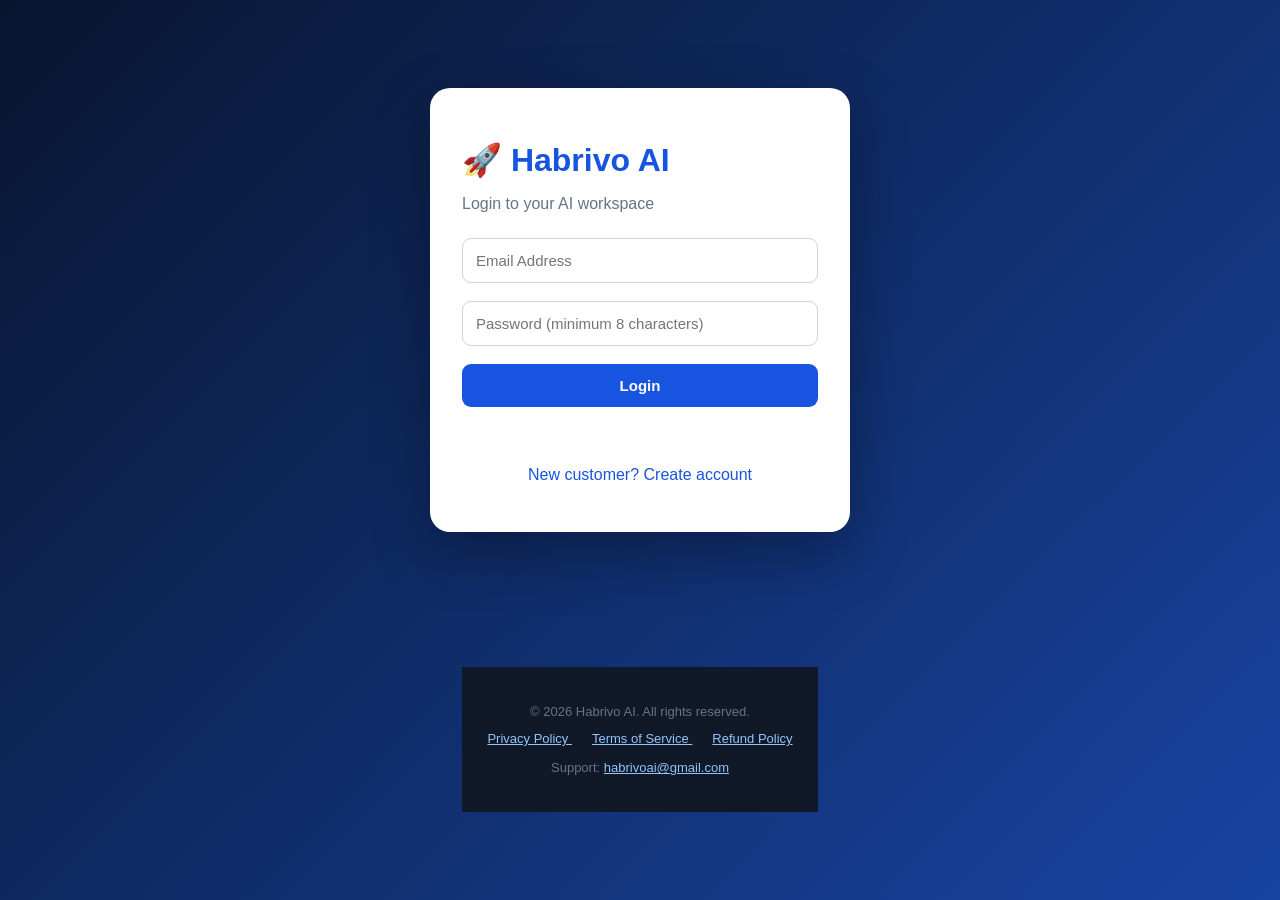
==== frontend/customer.html @ 1608b7d8 "Add legal policy pages and update Paddle checkout backend" ====
<!DOCTYPE html>
<html lang="en">

<head>
    <meta charset="UTF-8">
    <meta name="viewport" content="width=device-width, initial-scale=1">
    <title>Habrivo AI | Customer Portal</title>
    <style>
        * {
            box-sizing: border-box;
        }

        body {
            margin: 0;
            font-family: Arial, sans-serif;
            background: linear-gradient(135deg, #08152f, #1744a2);
            color: white;
            min-height: 100vh;
            display: grid;
            place-items: center;
            padding: 20px;
        }

        .card {
            background: white;
            color: #17213b;
            padding: 32px;
            border-radius: 20px;
            width: 100%;
            max-width: 420px;
            box-shadow: 0 20px 60px #0005;
        }

        h1 {
            color: #1754df;
            margin-bottom: 5px;
        }

        p {
            color: #64748b;
        }

        input,
        button {
            width: 100%;
            padding: 13px;
            margin: 9px 0;
            border-radius: 9px;
            font-size: 15px;
        }

        input {
            border: 1px solid #cbd5e1;
        }

        button {
            border: none;
            background: #1754df;
            color: white;
            cursor: pointer;
            font-weight: bold;
        }

        button:disabled {
            opacity: .6;
            cursor: wait;
        }

        .switch {
            color: #1754df;
            cursor: pointer;
            text-align: center;
        }

        #message {
            min-height: 20px;
            font-size: 14px;
        }

        .hidden {
            display: none;
        }

        /* HABRIVO AI — PROFESSIONAL CUSTOMER DASHBOARD */

        body:has(#welcome:not(.hidden)) {
            background: #f1f5f9;
            display: block;
            min-height: 100vh;
            margin: 0;
            padding: 0;
        }

        body:has(#welcome:not(.hidden)) main.card {
            width: min(1200px, calc(100% - 48px));
            max-width: none;
            margin: 30px auto;
            padding: 32px;
            box-sizing: border-box;
            border-radius: 20px;
            box-shadow: 0 10px 35px rgba(15, 23, 42, 0.08);
        }

        body:has(#welcome:not(.hidden)) .dashboard-tools {
            display: grid;
            grid-template-columns: repeat(3, minmax(0, 1fr));
            gap: 20px;
            margin: 24px 0;
        }

        body:has(#welcome:not(.hidden)) .dashboard-tools h3 {
            color: #1e40af;
        }

        body:has(#welcome:not(.hidden)) #chatBox {
            margin-top: 30px !important;
            padding: 24px;
            background: #f8fafc;
            border: 1px solid #e2e8f0;
            border-radius: 16px;
        }

        body:has(#welcome:not(.hidden)) #chatMessages {
            height: 420px !important;
            overflow-y: auto;
            padding: 20px !important;
        }

        body:has(#welcome:not(.hidden)) #chatInput {
            margin-top: 14px;
        }

        @media (max-width: 768px) {
            body:has(#welcome:not(.hidden)) main.card {
                width: calc(100% - 24px);
                margin: 12px auto;
                padding: 20px;
            }

            body:has(#welcome:not(.hidden)) .dashboard-tools {
                grid-template-columns: 1fr;
            }

            body:has(#welcome:not(.hidden)) #chatBox {
                padding: 12px;
            }
        }

        .dashboard-tools {
            display: grid;
            grid-template-columns: repeat(3, minmax(0, 1fr));
            gap: 24px;
            margin-top: 30px;
        }

        .tool-card {
            background: #ffffff;
            padding: 28px;
            border: 1px solid #e2e8f0;
            border-radius: 18px;
            box-shadow: 0 8px 24px rgba(0, 0, 0, 0.05);
            transition: 0.3s;
            min-width: 0;
        }

        .tool-card:hover {
            transform: translateY(-5px);
            box-shadow: 0 12px 30px rgba(0, 0, 0, 0.1);
        }

        .tool-icon {
            font-size: 36px;
            margin-bottom: 16px;
        }

        .tool-card h3 {
            color: #0f172a;
            font-size: 20px;
        }

        .tool-card p {
            color: #64748b;
            line-height: 1.6;
            min-height: 52px;
        }

        .tool-card button {
            background: #1954e8;
            color: white;
            border: none;
            padding: 13px;
            border-radius: 10px;
            width: 100%;
            cursor: pointer;
        }

        @media (max-width: 800px) {
            .dashboard-tools {
                grid-template-columns: 1fr;
            }
        }
    </style>
</head>

<body>
    <main class="card">
        <h1>🚀 Habrivo AI</h1>
        <p id="subtitle">Login to your AI workspace</p>

        <form id="authForm">
            <div id="nameField" class="hidden">
                <input id="name" placeholder="Full Name" autocomplete="name">
            </div>

            <input id="email" type="email" placeholder="Email Address" autocomplete="email" required>

            <input id="password" type="password" placeholder="Password (minimum 8 characters)"
                autocomplete="current-password" minlength="8" required>

            <button id="submitBtn" type="submit">Login</button>
        </form>

        <p id="message" role="status"></p>

        <p class="switch" id="switchMode">
            New customer? Create account
        </p>

        <section id="welcome" class="hidden">
            <h2 id="welcomeName"></h2>
            <p>Your customer login is working!</p>

            <h3>🚀 Your AI Workspace</h3>
            <p>Welcome to your Habrivo AI Dashboard.</p>

            <div class="dashboard-tools">

                <div class="tool-card">
                    <div class="tool-icon">🤖</div>
                    <h3>AI Assistant</h3>
                    <p>Chat with Habrivo AI and get instant help.</p>
                    <button type="button" id="aiChatBtn">
                        Open AI Chat →
                    </button>
                </div>

                <div class="tool-card">
                    <div class="tool-icon">📦</div>
                    <h3>My Products</h3>
                    <p>Explore products and digital services.</p>
                    <button type="button" id="productsBtn">
                        View Products →
                    </button>
                </div>

                <div class="tool-card">
                    <div class="tool-icon">⚙️</div>
                    <h3>My Account</h3>
                    <p>Manage your personal AI workspace.</p>
                    <button type="button" id="accountBtn">
                        Account Settings →
                    </button>
                </div>

            </div>

            <section id="promoPricing" style="margin-top:30px;">
                <h2>🚀 Habrivo AI Promo Studio</h2>
                <p>AI-powered product promotions for online sellers.</p>

                <label for="billingCycle">Billing period:</label>
                <select id="billingCycle">
                    <option value="monthly">Monthly</option>
                    <option value="quarterly">Quarterly</option>
                    <option value="half_yearly">Half Yearly</option>
                    <option value="yearly">Yearly</option>
                </select>

                <div id="promoPlanCards" class="dashboard-tools" style="margin-top:20px;"></div>

                <p id="promoSubscriptionStatus"></p>
            </section>
            <section id="promoGenerator" style="margin-top:30px;">
                <h2>🚀 AI Product Promotion Generator</h2>
                <p>Create professional marketing content for your products.</p>

                <input id="promoProductName" placeholder="Product Name"
                    style="width:100%;padding:12px;box-sizing:border-box;margin:8px 0;">

                <textarea id="promoDescription" placeholder="Product Description"
                    style="width:100%;padding:12px;box-sizing:border-box;margin:8px 0;"></textarea>

                <input id="promoAudience" placeholder="Target Audience"
                    style="width:100%;padding:12px;box-sizing:border-box;margin:8px 0;">

                <select id="promoLanguage" style="width:100%;padding:12px;margin:8px 0;">
                    <option value="English">English</option>
                    <option value="Hindi">Hindi</option>
                    <option value="Bengali">Bengali</option>
                </select>

                <select id="promoTone" style="width:100%;padding:12px;margin:8px 0;">
                    <option value="Professional">Professional</option>
                    <option value="Friendly">Friendly</option>
                    <option value="Luxury">Luxury</option>
                </select>

                <button type="button" id="promoGenerateBtn">
                    ✨ Generate Promotion
                </button>

                <p id="promoMessage" role="status"></p>

                <pre id="promoResult" style="white-space:pre-wrap;overflow-wrap:anywhere;"></pre>

                <button type="button" id="promoCopyBtn" style="display:none;">
                    📋 Copy Content
                </button>
            </section>

            <div id="chatBox" style="display:none; margin-top:20px;">
                <h3>🤖 Habrivo AI Chat</h3>

                <div id="chatMessages" style="height:220px; overflow-y:auto; background:#f1f5f9;
                            padding:12px; border-radius:10px; margin-bottom:10px;">
                </div>

                <input id="chatInput" placeholder="Ask Habrivo AI anything..."
                    style="width:100%; padding:12px; box-sizing:border-box;">

                <button type="button" id="sendChatBtn">
                    Send Message
                </button>
            </div>

            <button id="logoutBtn">Logout</button>
        </section>
    </main>

    <script>
        let signupMode = false;
        async function restoreLogin() {
            try {
                const response = await fetch("/api/check-auth", {
                    credentials: "same-origin"
                });

                if (!response.ok) return;

                const data = await response.json();

                if (data.authenticated && data.user) {
                    document.getElementById("authForm").classList.add("hidden");
                    document.getElementById("switchMode").classList.add("hidden");
                    document.getElementById("welcome").classList.remove("hidden");

                    document.getElementById("welcomeName").textContent =
                        "Welcome, " + data.user.name + "!";
                }
            } catch (error) {
                console.error("Session check failed:", error);
            }
        }

        restoreLogin();

        const form = document.getElementById("authForm");
        const message = document.getElementById("message");
        const button = document.getElementById("submitBtn");

        document.getElementById("switchMode").onclick = () => {
            signupMode = !signupMode;
            document.getElementById("nameField")
                .classList.toggle("hidden", !signupMode);
            document.getElementById("name").required = signupMode;
            document.getElementById("subtitle").textContent =
                signupMode ? "Create your customer account" :
                    "Login to your AI workspace";
            button.textContent = signupMode ? "Create Account" : "Login";
            document.getElementById("switchMode").textContent =
                signupMode ? "Already registered? Login" :
                    "New customer? Create account";
            document.getElementById("password").autocomplete =
                signupMode ? "new-password" : "current-password";
            message.textContent = "";
        };

        form.addEventListener("submit", async (event) => {
            event.preventDefault();
            message.textContent = "";
            button.disabled = true;

            const email = document.getElementById("email").value;
            const password = document.getElementById("password").value;

            const endpoint = signupMode ?
                "/api/register" : "/api/customer/login";

            const payload = signupMode ?
                {
                    name: document.getElementById("name").value,
                    email,
                    password
                } : { email, password };

            try {
                const response = await fetch(endpoint, {
                    method: "POST",
                    headers: { "Content-Type": "application/json" },
                    credentials: "same-origin",
                    body: JSON.stringify(payload)
                });

                const data = await response.json();

                if (!response.ok || !data.success) {
                    throw new Error(data.message || "Request failed");
                }

                if (signupMode) {
                    message.style.color = "green";
                    message.textContent =
                        "Account created! Now click Login.";
                    document.getElementById("switchMode").click();
                    message.textContent =
                        "Account created successfully. Please login.";
                } else {
                    form.classList.add("hidden");
                    document.getElementById("switchMode")
                        .classList.add("hidden");
                    document.getElementById("welcome")
                        .classList.remove("hidden");
                    document.getElementById("welcomeName").textContent =
                        "Welcome, " + data.user.name + "!";
                    message.textContent = "";
                }
            } catch (error) {
                message.style.color = "crimson";
                message.textContent = error.message;
            } finally {
                button.disabled = false;
            }
        });

        document.getElementById("logoutBtn").onclick = async () => {
            // Customer logout endpoint will be added next.
            location.reload();
        };
        const chatBox = document.getElementById("chatBox");
        const chatMessages = document.getElementById("chatMessages");
        const chatInput = document.getElementById("chatInput");

        document.getElementById("aiChatBtn").onclick = () => {
            chatBox.style.display = "block";
        };

        document.getElementById("sendChatBtn").onclick = async () => {
            const message = chatInput.value.trim();
            if (!message) return;

            const userLine = document.createElement("p");
            userLine.style.cssText = `
    background: #2563eb;
    color: white;
    padding: 12px;
    border-radius: 12px;
    margin: 8px 0 8px auto;
    max-width: 85%;
    width: fit-content;
    line-height: 1.6;
    overflow-wrap: anywhere;
`;
            userLine.textContent = "You: " + message;
            chatMessages.appendChild(userLine);
            chatInput.value = "";

            try {
                const response = await fetch("/api/chat", {
                    method: "POST",
                    headers: { "Content-Type": "application/json" },
                    body: JSON.stringify({ message })
                });

                const data = await response.json();

                const aiLine = document.createElement("div");

                aiLine.style.cssText = `
    background: #ffffff;
    color: #172554;
    padding: 12px;
    margin: 10px 0;
    border-radius: 12px;
    border-left: 4px solid #2563eb;
    line-height: 1.6;
    white-space: pre-wrap;
    overflow-wrap: anywhere;
`;

                const reply = data.reply || data.error || "No response";

                const aiTitle = document.createElement("strong");
                aiTitle.textContent = "🤖 Habrivo AI";

                const aiText = document.createElement("div");
                aiText.textContent = reply.replace(/\*\*/g, "");

                aiLine.appendChild(aiTitle);
                aiLine.appendChild(aiText);

                chatMessages.appendChild(aiLine);
            } catch (error) {
                const errorLine = document.createElement("p");
                errorLine.textContent = "Connection error: " + error.message;
                chatMessages.appendChild(errorLine);
            }

            chatMessages.scrollTop = chatMessages.scrollHeight;
        };

        async function loadPromoPlans() {
            const container = document.getElementById("promoPlanCards");
            const billing = document.getElementById("billingCycle");
            const status = document.getElementById("promoSubscriptionStatus");

            if (!container || !billing) return;

            container.textContent = "Loading subscription plans...";

            try {
                const response = await fetch("/api/promo/plans");
                if (!response.ok) throw new Error("Could not load plans");

                const data = await response.json();
                if (!data.success) throw new Error("API error");

                function renderPlans() {
                    container.replaceChildren();

                    for (const key of ["starter", "pro", "premium"]) {
                        const plan = data.plans[key];
                        if (!plan) continue;

                        const card = document.createElement("div");
                        card.className = "tool-card";

                        const heading = document.createElement("h3");
                        heading.textContent = plan.name;

                        const price = document.createElement("h2");
                        price.textContent = "$" + plan.prices[billing.value] + " USD";

                        const limit = document.createElement("p");
                        limit.textContent =
                            plan.monthly_limit + " promotions per month";

                        const button = document.createElement("button");
                        button.type = "button";
                        button.textContent = "Choose " + plan.name;

                        button.addEventListener("click", async () => {
                            status.textContent = "Creating secure checkout...";
                            button.disabled = true;

                            try {
                                const response = await fetch("/api/paddle/checkout", {
                                    method: "POST",
                                    headers: {
                                        "Content-Type": "application/json"
                                    },
                                    credentials: "same-origin",
                                    body: JSON.stringify({
                                        plan: key,
                                        billing_cycle: billing.value
                                    })
                                });

                                const data = await response.json();

                                if (!response.ok || !data.checkout_url) {
                                    throw new Error(data.error || "Checkout unavailable");
                                }

                                const url = new URL(data.checkout_url);

                                if (url.protocol !== "https:") {
                                    throw new Error("Invalid checkout URL");
                                }

                                window.location.assign(url.href);

                            } catch (error) {
                                status.textContent = "Checkout error: " + error.message;
                            } finally {
                                button.disabled = false;
                            }
                        });
                        card.append(heading, price, limit, button);
                        container.appendChild(card);
                    }
                }

                billing.addEventListener("change", renderPlans);
                renderPlans();

            } catch (error) {
                container.textContent = "Unable to load plans.";
                console.error(error);
            }
        }

        loadPromoPlans();

        async function loadPromoSubscription() {
            const status = document.getElementById("promoSubscriptionStatus");
            if (!status) return;

            status.textContent = "Checking subscription...";

            try {
                const response = await fetch("/api/promo/subscription", {
                    credentials: "same-origin"
                });

                if (response.status === 401) {
                    status.textContent = "Please log in to view your subscription.";
                    return;
                }

                if (!response.ok) {
                    throw new Error("Subscription request failed");
                }

                const data = await response.json();

                if (data.subscribed && data.status === "active") {
                    status.textContent =
                        "Active Plan: " + data.plan +
                        " | Billing: " + data.billing_cycle +
                        " | Expires: " + data.expiry_date;
                } else {
                    status.textContent =
                        "No active subscription. Choose a plan to get started.";
                }
            } catch (error) {
                console.error(error);
                status.textContent = "Unable to check subscription.";
            }
        }

        loadPromoSubscription();
        document.getElementById("promoGenerateBtn").addEventListener("click", async function () {
            const button = this;
            const message = document.getElementById("promoMessage");
            const result = document.getElementById("promoResult");
            const copyButton = document.getElementById("promoCopyBtn");

            const productName = document.getElementById("promoProductName").value.trim();
            const description = document.getElementById("promoDescription").value.trim();

            if (!productName || !description) {
                message.textContent = "Please enter product name and description.";
                return;
            }

            button.disabled = true;
            message.textContent = "Generating your promotion...";
            result.textContent = "";
            copyButton.style.display = "none";

            try {
                const response = await fetch("/api/promo/generate", {
                    method: "POST",
                    headers: { "Content-Type": "application/json" },
                    body: JSON.stringify({
                        product_name: productName,
                        description: description,
                        audience: document.getElementById("promoAudience").value,
                        language: document.getElementById("promoLanguage").value,
                        tone: document.getElementById("promoTone").value
                    })
                });

                const data = await response.json();

                if (!response.ok || !data.success) {
                    throw new Error(data.error || "Promotion generation failed");
                }

                result.textContent = data.reply;
                message.textContent = "Promotion generated successfully!";
                copyButton.style.display = "inline-block";

            } catch (error) {
                message.textContent = error.message;
            } finally {
                button.disabled = false;
            }
        });

        document.getElementById("promoCopyBtn").addEventListener("click", async function () {
            try {
                await navigator.clipboard.writeText(
                    document.getElementById("promoResult").textContent
                );
                document.getElementById("promoMessage").textContent = "Content copied!";
            } catch (error) {
                document.getElementById("promoMessage").textContent = "Unable to copy content.";
            }
        });
    </script>

    <footer style="
      text-align: center;
      padding: 24px 15px;
      background: #111827;
      color: #d1d5db;
      font-family: Arial, sans-serif;
      font-size: 13px;
    ">
        <p style="margin-bottom: 12px;">
            © 2026 Habrivo AI. All rights reserved.
        </p>

        <a href="/privacy.html" style="color: #93c5fd; margin: 0 10px;">
            Privacy Policy
        </a>

        <a href="/terms.html" style="color: #93c5fd; margin: 0 10px;">
            Terms of Service
        </a>

        <a href="/refund.html" style="color: #93c5fd; margin: 0 10px;">
            Refund Policy
        </a>

        <p style="margin-top: 14px;">
            Support:
            <a href="mailto:habrivoai@gmail.com" style="color: #93c5fd;">
                habrivoai@gmail.com
            </a>
        </p>
    </footer>

</body>

</html>
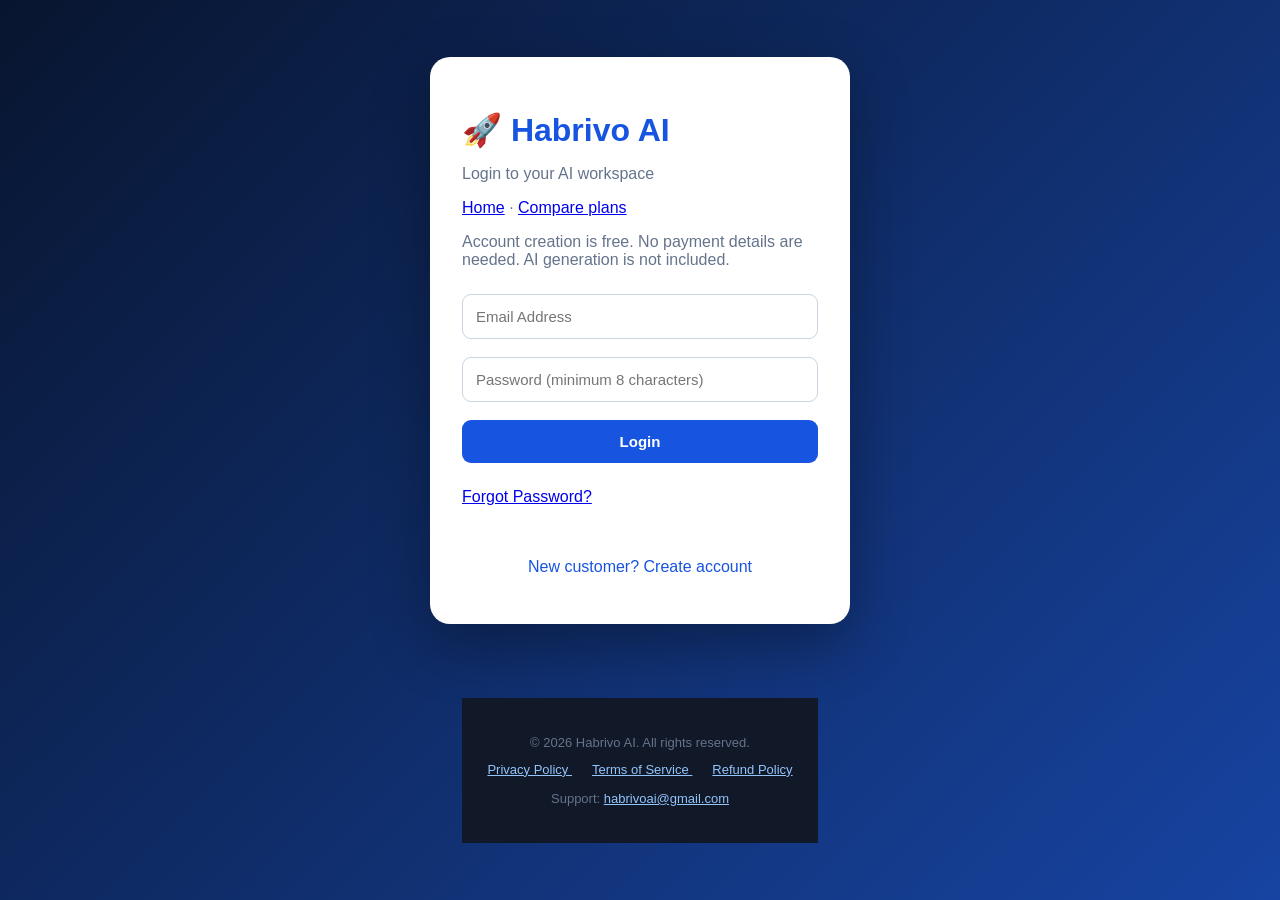
==== commit b585214d: "Prepare Habrivo AI development features through Step 55" ====
--- a/frontend/customer.html
+++ b/frontend/customer.html
@@ -5,6 +5,7 @@
     <meta charset="UTF-8">
     <meta name="viewport" content="width=device-width, initial-scale=1">
     <title>Habrivo AI | Customer Portal</title>
+    <link rel="stylesheet" href="/customer-dashboard.css">
     <style>
         * {
             box-sizing: border-box;
@@ -207,6 +208,16 @@
         <h1>🚀 Habrivo AI</h1>
         <p id="subtitle">Login to your AI workspace</p>
 
+        <p><a href="/">Home</a> · <a href="/#pricing">Compare plans</a></p>
+        <section id="checkoutPanel" class="hidden" aria-labelledby="checkoutHeading">
+            <h2 id="checkoutHeading">Your selected plan</h2>
+            <p id="checkoutSelection"></p>
+            <p id="checkoutMessage" role="status" aria-live="polite"></p>
+            <button id="checkoutContinue" type="button" disabled>Continue to checkout</button>
+            <button id="checkoutRetry" type="button">Refresh checkout availability</button>
+            <p>Account creation and checkout initiation do not activate a subscription. Verified payment confirmation is required.</p>
+        </section>
+        <p id="authExplanation">Account creation is free. No payment details are needed. AI generation is not included.</p>
         <form id="authForm">
             <div id="nameField" class="hidden">
                 <input id="name" placeholder="Full Name" autocomplete="name">
@@ -220,16 +231,38 @@
             <button id="submitBtn" type="submit">Login</button>
         </form>
 
+        <p id="recoveryLink"><a href="/forgot-password.html">Forgot Password?</a></p>
         <p id="message" role="status"></p>
 
+        <button id="sessionRetry" type="button" class="hidden">Retry sign-in check</button>
         <p class="switch" id="switchMode">
             New customer? Create account
         </p>
 
         <section id="welcome" class="hidden">
             <h2 id="welcomeName"></h2>
-            <p>Your customer login is working!</p>
-
+            <p>Manage your account and create marketing content below.</p>
+
+            <nav class="dashboard-nav" aria-label="Your workspace">
+                <a href="#dashboardOverview">Overview</a><a href="#marketingStudio">Marketing Studio</a>
+                <a href="#libraryPanel" data-dashboard-action="library">Saved Content</a>
+                <a href="#accountPanel" data-dashboard-action="account">Account Settings</a>
+                <a href="/#pricing">Upgrade / Pricing</a><a href="#logoutBtn" data-dashboard-action="logout">Logout</a>
+            </nav>
+            <section id="dashboardOverview" aria-labelledby="accessHeading">
+                <div class="dashboard-summary">
+                    <article><h3>Current account plan</h3><p id="dashboardPlan">Loading…</p></article>
+                    <article><h3>Subscription status</h3><p id="dashboardSubscription">Loading…</p></article>
+                    <article><h3>AI usage / lifetime trial</h3><p id="dashboardUsage">Loading…</p></article>
+                </div>
+                <h3 id="accessHeading">Your account access</h3>
+                <p id="accountAccess" role="status" aria-live="polite">Loading account access…</p>
+                <button type="button" id="verificationResend">Send / resend verification email</button><p id="verificationMessage" role="status" aria-live="polite"></p>
+                <p id="emailVerificationStatus">Checking email verification status…</p>
+                <p id="aiAccessStatus">Eligible new accounts receive 3 lifetime attempts after email verification. No payment details required.</p>
+                <button id="accessRetry" type="button">Refresh account access</button>
+                <a href="/#pricing">Compare paid plans and upgrade</a>
+            </section>
             <h3>🚀 Your AI Workspace</h3>
             <p>Welcome to your Habrivo AI Dashboard.</p>
 
@@ -237,19 +270,19 @@
 
                 <div class="tool-card">
                     <div class="tool-icon">🤖</div>
-                    <h3>AI Assistant</h3>
-                    <p>Chat with Habrivo AI and get instant help.</p>
+                    <h3>Marketing Studio</h3>
+                    <p>Create promotional copy, descriptions, captions and headlines.</p>
                     <button type="button" id="aiChatBtn">
-                        Open AI Chat →
+                        Open Marketing Studio →
                     </button>
                 </div>
 
                 <div class="tool-card">
                     <div class="tool-icon">📦</div>
-                    <h3>My Products</h3>
-                    <p>Explore products and digital services.</p>
+                    <h3>Content Library</h3>
+                    <p>View, copy or delete your saved marketing packs.</p>
                     <button type="button" id="productsBtn">
-                        View Products →
+                        Open Library →
                     </button>
                 </div>
 
@@ -264,451 +297,78 @@
 
             </div>
 
-            <section id="promoPricing" style="margin-top:30px;">
-                <h2>🚀 Habrivo AI Promo Studio</h2>
-                <p>AI-powered product promotions for online sellers.</p>
-
-                <label for="billingCycle">Billing period:</label>
-                <select id="billingCycle">
-                    <option value="monthly">Monthly</option>
-                    <option value="quarterly">Quarterly</option>
-                    <option value="half_yearly">Half Yearly</option>
-                    <option value="yearly">Yearly</option>
-                </select>
-
-                <div id="promoPlanCards" class="dashboard-tools" style="margin-top:20px;"></div>
-
-                <p id="promoSubscriptionStatus"></p>
+            <section id="accountPanel" class="hidden" aria-labelledby="accountHeading">
+                <h3 id="accountHeading">My Account</h3>
+                <p id="accountProfile"></p>
+                <p>Change your password. All your customer sessions will end afterward.</p>
+                <form id="passwordForm">
+                    <label for="currentPassword">Current password</label>
+                    <input id="currentPassword" type="password" autocomplete="current-password" maxlength="128" required>
+                    <label for="newPassword">New password</label>
+                    <input id="newPassword" type="password" autocomplete="new-password" minlength="8" maxlength="128" required>
+                    <label for="confirmPassword">Confirm new password</label>
+                    <input id="confirmPassword" type="password" autocomplete="new-password" minlength="8" maxlength="128" required>
+                    <button id="passwordSubmit" type="submit">Change Password</button>
+                </form>
+                <button id="closeAccountBtn" type="button">Close Account Settings</button>
             </section>
-            <section id="promoGenerator" style="margin-top:30px;">
-                <h2>🚀 AI Product Promotion Generator</h2>
-                <p>Create professional marketing content for your products.</p>
-
-                <input id="promoProductName" placeholder="Product Name"
-                    style="width:100%;padding:12px;box-sizing:border-box;margin:8px 0;">
-
-                <textarea id="promoDescription" placeholder="Product Description"
-                    style="width:100%;padding:12px;box-sizing:border-box;margin:8px 0;"></textarea>
-
-                <input id="promoAudience" placeholder="Target Audience"
-                    style="width:100%;padding:12px;box-sizing:border-box;margin:8px 0;">
-
-                <select id="promoLanguage" style="width:100%;padding:12px;margin:8px 0;">
-                    <option value="English">English</option>
-                    <option value="Hindi">Hindi</option>
-                    <option value="Bengali">Bengali</option>
-                </select>
-
-                <select id="promoTone" style="width:100%;padding:12px;margin:8px 0;">
-                    <option value="Professional">Professional</option>
-                    <option value="Friendly">Friendly</option>
-                    <option value="Luxury">Luxury</option>
-                </select>
-
-                <button type="button" id="promoGenerateBtn">
-                    ✨ Generate Promotion
-                </button>
-
-                <p id="promoMessage" role="status"></p>
-
-                <pre id="promoResult" style="white-space:pre-wrap;overflow-wrap:anywhere;"></pre>
-
-                <button type="button" id="promoCopyBtn" style="display:none;">
-                    📋 Copy Content
-                </button>
+            <p id="accountMessage" role="status" aria-live="polite"></p>
+
+            <section id="marketingStudio" aria-labelledby="marketingHeading" style="margin-top:30px;">
+                <h2 id="marketingHeading">Habrivo AI Marketing Studio</h2>
+                <p>Create an English marketing pack for your product. Review all claims before publishing.</p>
+                <p id="marketingLock" role="status">Checking generation access…</p>
+                <form id="marketingForm">
+                    <fieldset id="marketingFields" disabled style="border:0;padding:0;min-width:0;">
+                    <label for="marketingName">Product name</label>
+                    <input id="marketingName" maxlength="120" required>
+                    <label for="marketingDescription">Product facts and description</label>
+                    <textarea id="marketingDescription" maxlength="1600" rows="5" required style="width:100%"></textarea>
+                    <label for="marketingAudience">Target audience</label>
+                    <input id="marketingAudience" maxlength="300" required>
+                    <label for="marketingTone">Tone</label>
+                    <select id="marketingTone"><option value="professional">Professional</option><option value="friendly">Friendly</option><option value="persuasive">Persuasive</option></select>
+                    <label for="marketingGoal">Marketing goal</label>
+                    <select id="marketingGoal"><option value="sales">Drive sales</option><option value="launch">Launch a product</option><option value="awareness">Build awareness</option></select>
+                    <p>Use a verified paid subscription or an email-verified eligible lifetime trial. One attempt per minute; monthly paid and shared daily limits apply.
+                        Reserved attempts count even if the provider fails or times out. Save successful results to your private library.</p>
+                    <button id="marketingSubmit" type="submit">Generate Marketing Pack</button>
+                    </fieldset>
+                </form>
+                <p id="marketingStatus" role="status" aria-live="polite"></p>
+                <button id="libraryOpen" type="button">My Content Library</button>
+                <p id="libraryMessage" role="status" aria-live="polite"></p>
+                <div id="marketingResults" class="hidden">
+                    <button id="librarySave" type="button" disabled>Save Marketing Pack</button>
+                    <h3>Promotional copy</h3>
+                    <textarea id="marketing_promotional_copy" rows="5" readonly aria-label="Promotional copy" style="width:100%"></textarea>
+                    <button type="button" data-marketing-copy="promotional_copy">Copy promotional copy</button>
+                    <h3>Product description</h3>
+                    <textarea id="marketing_product_description" rows="6" readonly aria-label="Product description" style="width:100%"></textarea>
+                    <button type="button" data-marketing-copy="product_description">Copy product description</button>
+                    <h3>Social caption</h3>
+                    <textarea id="marketing_social_caption" rows="4" readonly aria-label="Social caption" style="width:100%"></textarea>
+                    <button type="button" data-marketing-copy="social_caption">Copy social caption</button>
+                    <h3>Ad headline</h3>
+                    <textarea id="marketing_ad_headline" rows="2" readonly aria-label="Ad headline" style="width:100%"></textarea>
+                    <button type="button" data-marketing-copy="ad_headline">Copy ad headline</button>
+                </div>
             </section>
 
-            <div id="chatBox" style="display:none; margin-top:20px;">
-                <h3>🤖 Habrivo AI Chat</h3>
-
-                <div id="chatMessages" style="height:220px; overflow-y:auto; background:#f1f5f9;
-                            padding:12px; border-radius:10px; margin-bottom:10px;">
-                </div>
-
-                <input id="chatInput" placeholder="Ask Habrivo AI anything..."
-                    style="width:100%; padding:12px; box-sizing:border-box;">
-
-                <button type="button" id="sendChatBtn">
-                    Send Message
-                </button>
-            </div>
+            <section id="libraryPanel" class="hidden" aria-labelledby="libraryHeading">
+                <h2 id="libraryHeading">My Content Library</h2>
+                <p id="libraryPanelMessage" role="status" aria-live="polite"></p>
+                <p>Your saved marketing packs. Saving and copying do not use AI attempts.</p>
+                <button id="libraryRefresh" type="button">Refresh / First Page</button>
+                <div id="libraryItems"></div>
+                <button id="libraryNext" type="button" disabled>Next Page</button>
+            </section>
 
             <button id="logoutBtn">Logout</button>
         </section>
     </main>
 
-    <script>
-        let signupMode = false;
-        async function restoreLogin() {
-            try {
-                const response = await fetch("/api/check-auth", {
-                    credentials: "same-origin"
-                });
-
-                if (!response.ok) return;
-
-                const data = await response.json();
-
-                if (data.authenticated && data.user) {
-                    document.getElementById("authForm").classList.add("hidden");
-                    document.getElementById("switchMode").classList.add("hidden");
-                    document.getElementById("welcome").classList.remove("hidden");
-
-                    document.getElementById("welcomeName").textContent =
-                        "Welcome, " + data.user.name + "!";
-                }
-            } catch (error) {
-                console.error("Session check failed:", error);
-            }
-        }
-
-        restoreLogin();
-
-        const form = document.getElementById("authForm");
-        const message = document.getElementById("message");
-        const button = document.getElementById("submitBtn");
-
-        document.getElementById("switchMode").onclick = () => {
-            signupMode = !signupMode;
-            document.getElementById("nameField")
-                .classList.toggle("hidden", !signupMode);
-            document.getElementById("name").required = signupMode;
-            document.getElementById("subtitle").textContent =
-                signupMode ? "Create your customer account" :
-                    "Login to your AI workspace";
-            button.textContent = signupMode ? "Create Account" : "Login";
-            document.getElementById("switchMode").textContent =
-                signupMode ? "Already registered? Login" :
-                    "New customer? Create account";
-            document.getElementById("password").autocomplete =
-                signupMode ? "new-password" : "current-password";
-            message.textContent = "";
-        };
-
-        form.addEventListener("submit", async (event) => {
-            event.preventDefault();
-            message.textContent = "";
-            button.disabled = true;
-
-            const email = document.getElementById("email").value;
-            const password = document.getElementById("password").value;
-
-            const endpoint = signupMode ?
-                "/api/register" : "/api/customer/login";
-
-            const payload = signupMode ?
-                {
-                    name: document.getElementById("name").value,
-                    email,
-                    password
-                } : { email, password };
-
-            try {
-                const response = await fetch(endpoint, {
-                    method: "POST",
-                    headers: { "Content-Type": "application/json" },
-                    credentials: "same-origin",
-                    body: JSON.stringify(payload)
-                });
-
-                const data = await response.json();
-
-                if (!response.ok || !data.success) {
-                    throw new Error(data.message || "Request failed");
-                }
-
-                if (signupMode) {
-                    message.style.color = "green";
-                    message.textContent =
-                        "Account created! Now click Login.";
-                    document.getElementById("switchMode").click();
-                    message.textContent =
-                        "Account created successfully. Please login.";
-                } else {
-                    form.classList.add("hidden");
-                    document.getElementById("switchMode")
-                        .classList.add("hidden");
-                    document.getElementById("welcome")
-                        .classList.remove("hidden");
-                    document.getElementById("welcomeName").textContent =
-                        "Welcome, " + data.user.name + "!";
-                    message.textContent = "";
-                }
-            } catch (error) {
-                message.style.color = "crimson";
-                message.textContent = error.message;
-            } finally {
-                button.disabled = false;
-            }
-        });
-
-        document.getElementById("logoutBtn").onclick = async () => {
-            // Customer logout endpoint will be added next.
-            location.reload();
-        };
-        const chatBox = document.getElementById("chatBox");
-        const chatMessages = document.getElementById("chatMessages");
-        const chatInput = document.getElementById("chatInput");
-
-        document.getElementById("aiChatBtn").onclick = () => {
-            chatBox.style.display = "block";
-        };
-
-        document.getElementById("sendChatBtn").onclick = async () => {
-            const message = chatInput.value.trim();
-            if (!message) return;
-
-            const userLine = document.createElement("p");
-            userLine.style.cssText = `
-    background: #2563eb;
-    color: white;
-    padding: 12px;
-    border-radius: 12px;
-    margin: 8px 0 8px auto;
-    max-width: 85%;
-    width: fit-content;
-    line-height: 1.6;
-    overflow-wrap: anywhere;
-`;
-            userLine.textContent = "You: " + message;
-            chatMessages.appendChild(userLine);
-            chatInput.value = "";
-
-            try {
-                const response = await fetch("/api/chat", {
-                    method: "POST",
-                    headers: { "Content-Type": "application/json" },
-                    body: JSON.stringify({ message })
-                });
-
-                const data = await response.json();
-
-                const aiLine = document.createElement("div");
-
-                aiLine.style.cssText = `
-    background: #ffffff;
-    color: #172554;
-    padding: 12px;
-    margin: 10px 0;
-    border-radius: 12px;
-    border-left: 4px solid #2563eb;
-    line-height: 1.6;
-    white-space: pre-wrap;
-    overflow-wrap: anywhere;
-`;
-
-                const reply = data.reply || data.error || "No response";
-
-                const aiTitle = document.createElement("strong");
-                aiTitle.textContent = "🤖 Habrivo AI";
-
-                const aiText = document.createElement("div");
-                aiText.textContent = reply.replace(/\*\*/g, "");
-
-                aiLine.appendChild(aiTitle);
-                aiLine.appendChild(aiText);
-
-                chatMessages.appendChild(aiLine);
-            } catch (error) {
-                const errorLine = document.createElement("p");
-                errorLine.textContent = "Connection error: " + error.message;
-                chatMessages.appendChild(errorLine);
-            }
-
-            chatMessages.scrollTop = chatMessages.scrollHeight;
-        };
-
-        async function loadPromoPlans() {
-            const container = document.getElementById("promoPlanCards");
-            const billing = document.getElementById("billingCycle");
-            const status = document.getElementById("promoSubscriptionStatus");
-
-            if (!container || !billing) return;
-
-            container.textContent = "Loading subscription plans...";
-
-            try {
-                const response = await fetch("/api/promo/plans");
-                if (!response.ok) throw new Error("Could not load plans");
-
-                const data = await response.json();
-                if (!data.success) throw new Error("API error");
-
-                function renderPlans() {
-                    container.replaceChildren();
-
-                    for (const key of ["starter", "pro", "premium"]) {
-                        const plan = data.plans[key];
-                        if (!plan) continue;
-
-                        const card = document.createElement("div");
-                        card.className = "tool-card";
-
-                        const heading = document.createElement("h3");
-                        heading.textContent = plan.name;
-
-                        const price = document.createElement("h2");
-                        price.textContent = "$" + plan.prices[billing.value] + " USD";
-
-                        const limit = document.createElement("p");
-                        limit.textContent =
-                            plan.monthly_limit + " promotions per month";
-
-                        const button = document.createElement("button");
-                        button.type = "button";
-                        button.textContent = "Choose " + plan.name;
-
-                        button.addEventListener("click", async () => {
-                            status.textContent = "Creating secure checkout...";
-                            button.disabled = true;
-
-                            try {
-                                const response = await fetch("/api/paddle/checkout", {
-                                    method: "POST",
-                                    headers: {
-                                        "Content-Type": "application/json"
-                                    },
-                                    credentials: "same-origin",
-                                    body: JSON.stringify({
-                                        plan: key,
-                                        billing_cycle: billing.value
-                                    })
-                                });
-
-                                const data = await response.json();
-
-                                if (!response.ok || !data.checkout_url) {
-                                    throw new Error(data.error || "Checkout unavailable");
-                                }
-
-                                const url = new URL(data.checkout_url);
-
-                                if (url.protocol !== "https:") {
-                                    throw new Error("Invalid checkout URL");
-                                }
-
-                                window.location.assign(url.href);
-
-                            } catch (error) {
-                                status.textContent = "Checkout error: " + error.message;
-                            } finally {
-                                button.disabled = false;
-                            }
-                        });
-                        card.append(heading, price, limit, button);
-                        container.appendChild(card);
-                    }
-                }
-
-                billing.addEventListener("change", renderPlans);
-                renderPlans();
-
-            } catch (error) {
-                container.textContent = "Unable to load plans.";
-                console.error(error);
-            }
-        }
-
-        loadPromoPlans();
-
-        async function loadPromoSubscription() {
-            const status = document.getElementById("promoSubscriptionStatus");
-            if (!status) return;
-
-            status.textContent = "Checking subscription...";
-
-            try {
-                const response = await fetch("/api/promo/subscription", {
-                    credentials: "same-origin"
-                });
-
-                if (response.status === 401) {
-                    status.textContent = "Please log in to view your subscription.";
-                    return;
-                }
-
-                if (!response.ok) {
-                    throw new Error("Subscription request failed");
-                }
-
-                const data = await response.json();
-
-                if (data.subscribed && data.status === "active") {
-                    status.textContent =
-                        "Active Plan: " + data.plan +
-                        " | Billing: " + data.billing_cycle +
-                        " | Expires: " + data.expiry_date;
-                } else {
-                    status.textContent =
-                        "No active subscription. Choose a plan to get started.";
-                }
-            } catch (error) {
-                console.error(error);
-                status.textContent = "Unable to check subscription.";
-            }
-        }
-
-        loadPromoSubscription();
-        document.getElementById("promoGenerateBtn").addEventListener("click", async function () {
-            const button = this;
-            const message = document.getElementById("promoMessage");
-            const result = document.getElementById("promoResult");
-            const copyButton = document.getElementById("promoCopyBtn");
-
-            const productName = document.getElementById("promoProductName").value.trim();
-            const description = document.getElementById("promoDescription").value.trim();
-
-            if (!productName || !description) {
-                message.textContent = "Please enter product name and description.";
-                return;
-            }
-
-            button.disabled = true;
-            message.textContent = "Generating your promotion...";
-            result.textContent = "";
-            copyButton.style.display = "none";
-
-            try {
-                const response = await fetch("/api/promo/generate", {
-                    method: "POST",
-                    headers: { "Content-Type": "application/json" },
-                    body: JSON.stringify({
-                        product_name: productName,
-                        description: description,
-                        audience: document.getElementById("promoAudience").value,
-                        language: document.getElementById("promoLanguage").value,
-                        tone: document.getElementById("promoTone").value
-                    })
-                });
-
-                const data = await response.json();
-
-                if (!response.ok || !data.success) {
-                    throw new Error(data.error || "Promotion generation failed");
-                }
-
-                result.textContent = data.reply;
-                message.textContent = "Promotion generated successfully!";
-                copyButton.style.display = "inline-block";
-
-            } catch (error) {
-                message.textContent = error.message;
-            } finally {
-                button.disabled = false;
-            }
-        });
-
-        document.getElementById("promoCopyBtn").addEventListener("click", async function () {
-            try {
-                await navigator.clipboard.writeText(
-                    document.getElementById("promoResult").textContent
-                );
-                document.getElementById("promoMessage").textContent = "Content copied!";
-            } catch (error) {
-                document.getElementById("promoMessage").textContent = "Unable to copy content.";
-            }
-        });
-    </script>
+
 
     <footer style="
       text-align: center;
@@ -742,6 +402,13 @@
         </p>
     </footer>
 
+    <script src="/customer-dashboard.js" defer></script>
+    <script src="/customer-account.js" defer></script>
+    <script src="/marketing-studio.js" defer></script>
+    <script src="/content-library.js" defer></script>
+    <script src="/checkout-journey.js" defer></script>
+    <script src="/account-access.js" defer></script>
+    <script src="/email-verification.js" defer></script>
 </body>
 
 </html>
